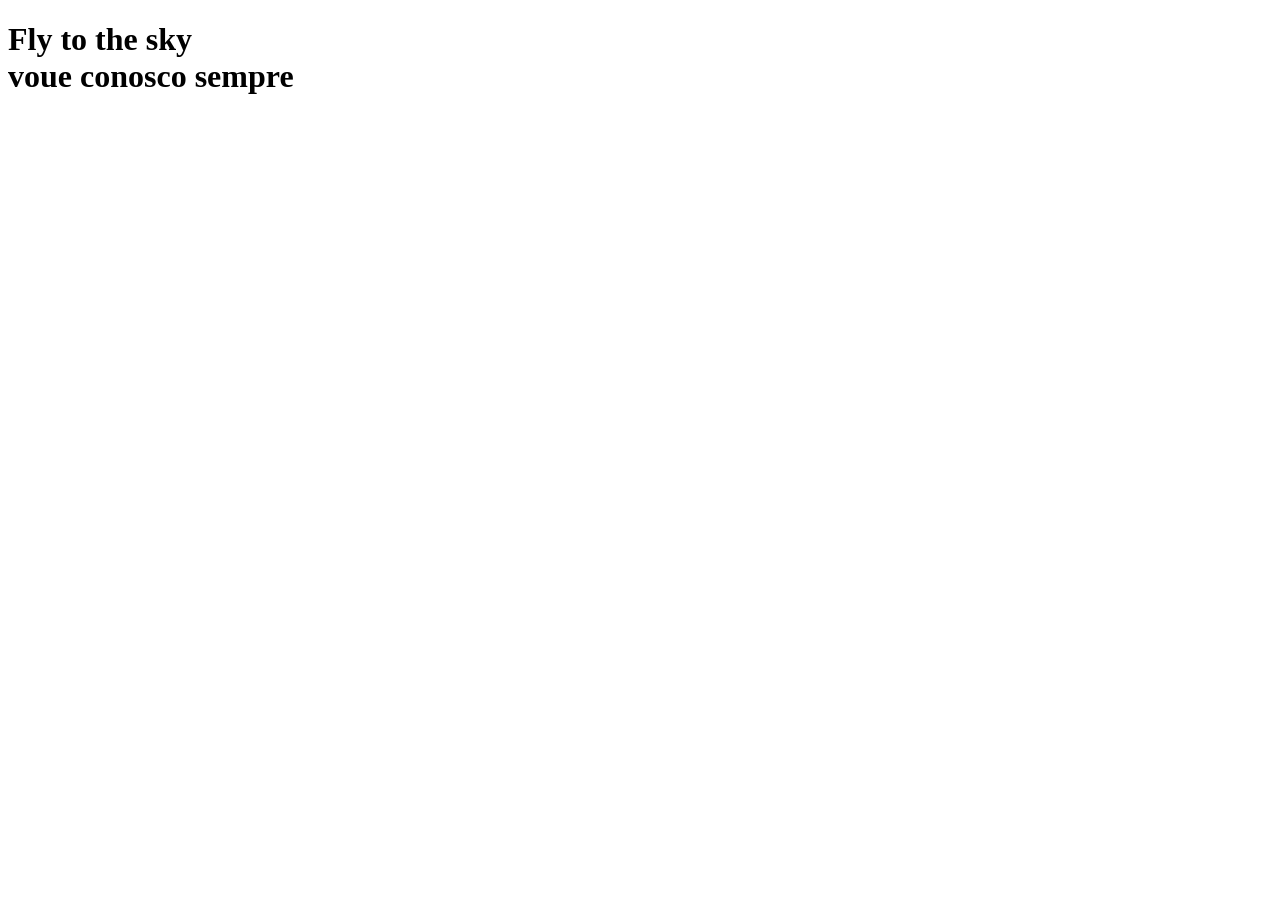
==== index.html @ 6601a558 "Primeira commit - SiteInicio" ====
<!DOCTYPE html>
<html lang="en">
<head>
    <meta charset="UTF-8">
    <meta name="viewport" content="width=device-width, initial-scale=1.0">
    <title>Document</title>
</head>
<body>
    <header>
        <h1>Fly to the sky <br>
        voue conosco sempre</h1>
    </header>
</body>
</html>
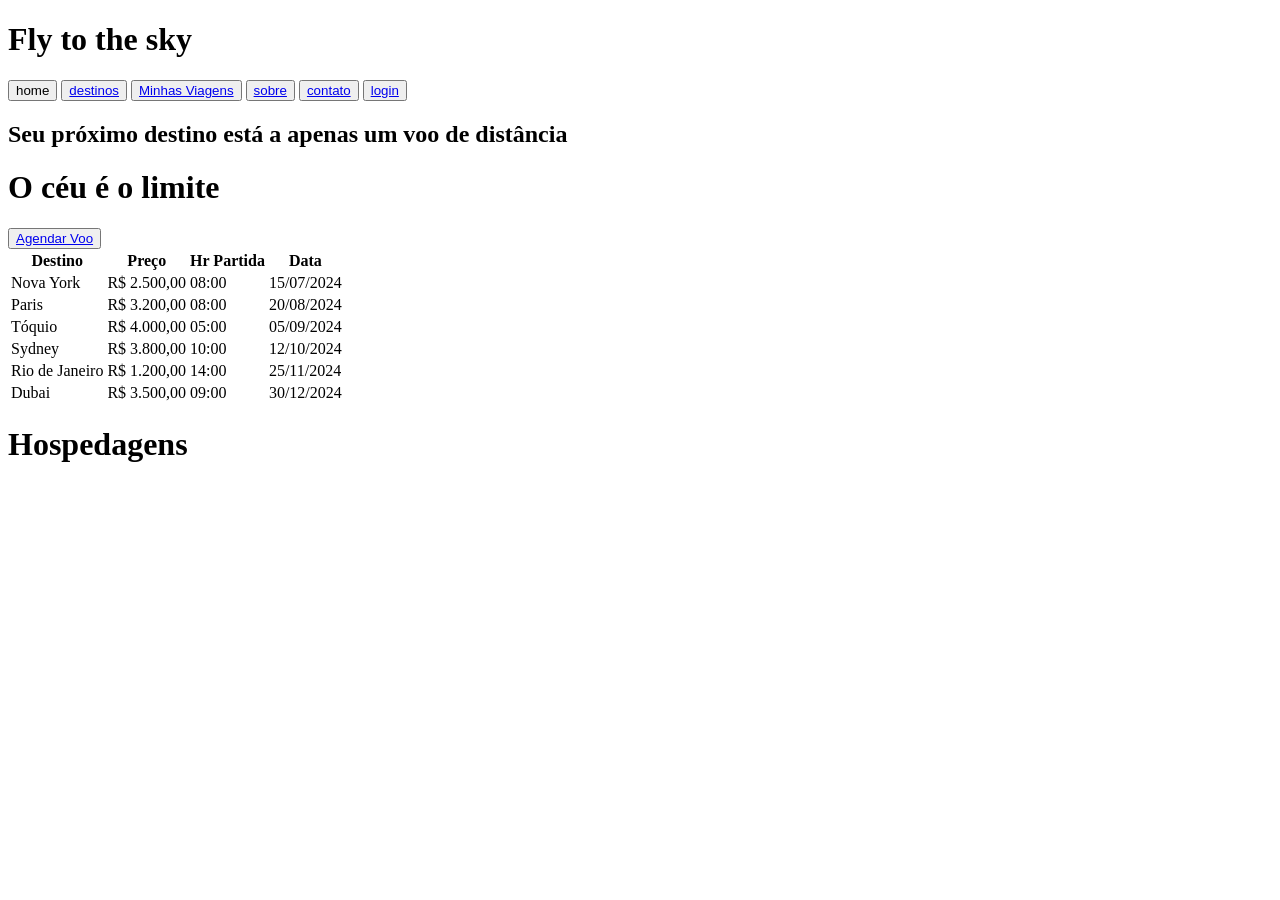
==== commit 4d0f445f: "Preparamento do siteFlyToTheSky" ====
--- a/index.html
+++ b/index.html
@@ -1,14 +1,98 @@
 <!DOCTYPE html>
-<html lang="en">
+<html lang="pt-br">
+
 <head>
     <meta charset="UTF-8">
     <meta name="viewport" content="width=device-width, initial-scale=1.0">
-    <title>Document</title>
+    <title>SiteFlyToTheSky</title>
+
 </head>
+
 <body>
-    <header>
-        <h1>Fly to the sky <br>
-        voue conosco sempre</h1>
+
+    <header class="rodape">
+        <h1 id="Titulo-logo">Fly to the sky</h1>
+            <nav class="navegação">
+             <button><div>home</div></button>
+                <button><a href ="destinos.html">destinos</a></button>
+                <button><a href="Viagens.html">Minhas Viagens</a></button>
+                <button><a href="sobre.html">sobre</a></button>
+                <button><a href="contato.html">contato</a></button>
+                <button><a href="login.html">login</a></button>
+               </nav>
     </header>
+
+     <header class="banner">
+
+        <!-- Add foto de fundo com escuraecimento e colocar o texto por cima, com botão de agendamento de voo -->
+        <!-- <img src="img/aviao.jpg" alt="Imagem de um avião voando sobre as nuvens" class="imagem-banner"> -->
+
+    <div>
+    <h2>Seu próximo destino está a apenas um voo de distância</h2>
+    <h1>O céu é o limite</h1>
+    </div>
+    <nav> 
+        <button><a href="agendar-voo.html">Agendar Voo</a></button>
+    </nav>
+
+    </header>
+
+    <header class="TabelaVoos">
+        <table>
+            <tr>
+                <th>Destino</th>
+                <th>Preço</th>
+                <th>Hr Partida</th>
+                <th>Data</th>
+            </tr>
+            <tr>
+                <td>Nova York</td>
+                <td>R$ 2.500,00</td>
+                <td>08:00</td>
+                <td>15/07/2024</td>
+            </tr>
+            <tr>
+                <td>Paris</td>
+                <td>R$ 3.200,00</td>
+                <td>08:00</td>
+                <td>20/08/2024</td>
+            </tr>
+            <tr>
+                <td>Tóquio</td>
+                <td>R$ 4.000,00</td>
+                <td>05:00</td>
+                <td>05/09/2024</td>
+            </tr>
+            <tr>
+                <td>Sydney</td>
+                <td>R$ 3.800,00</td>
+                <td>10:00</td>
+                <td>12/10/2024</td>
+            </tr>
+            <tr>
+                <td>Rio de Janeiro</td>
+                <td>R$ 1.200,00</td>
+                <td>14:00</td>
+                <td>25/11/2024</td>
+            </tr>
+            <tr>
+                <td>Dubai</td>
+                <td>R$ 3.500,00</td>
+                <td>09:00</td>
+                <td>30/12/2024</td>
+            </tr>
+            </table>
+
+    </header>
+
+    <!-- Add imagens de htesi com preços e botão de agendamento de hospedagem, com link para a pagina de agendamento da hospedagem
+as imagens devem aparecem uma ao lado da outra com uma seta mostrando outras hospedagem -->
+
+    <header class="Hospedagem">
+        <h1>Hospedagens</h1>
+        
+    </header>
+
+        
 </body>
 </html>
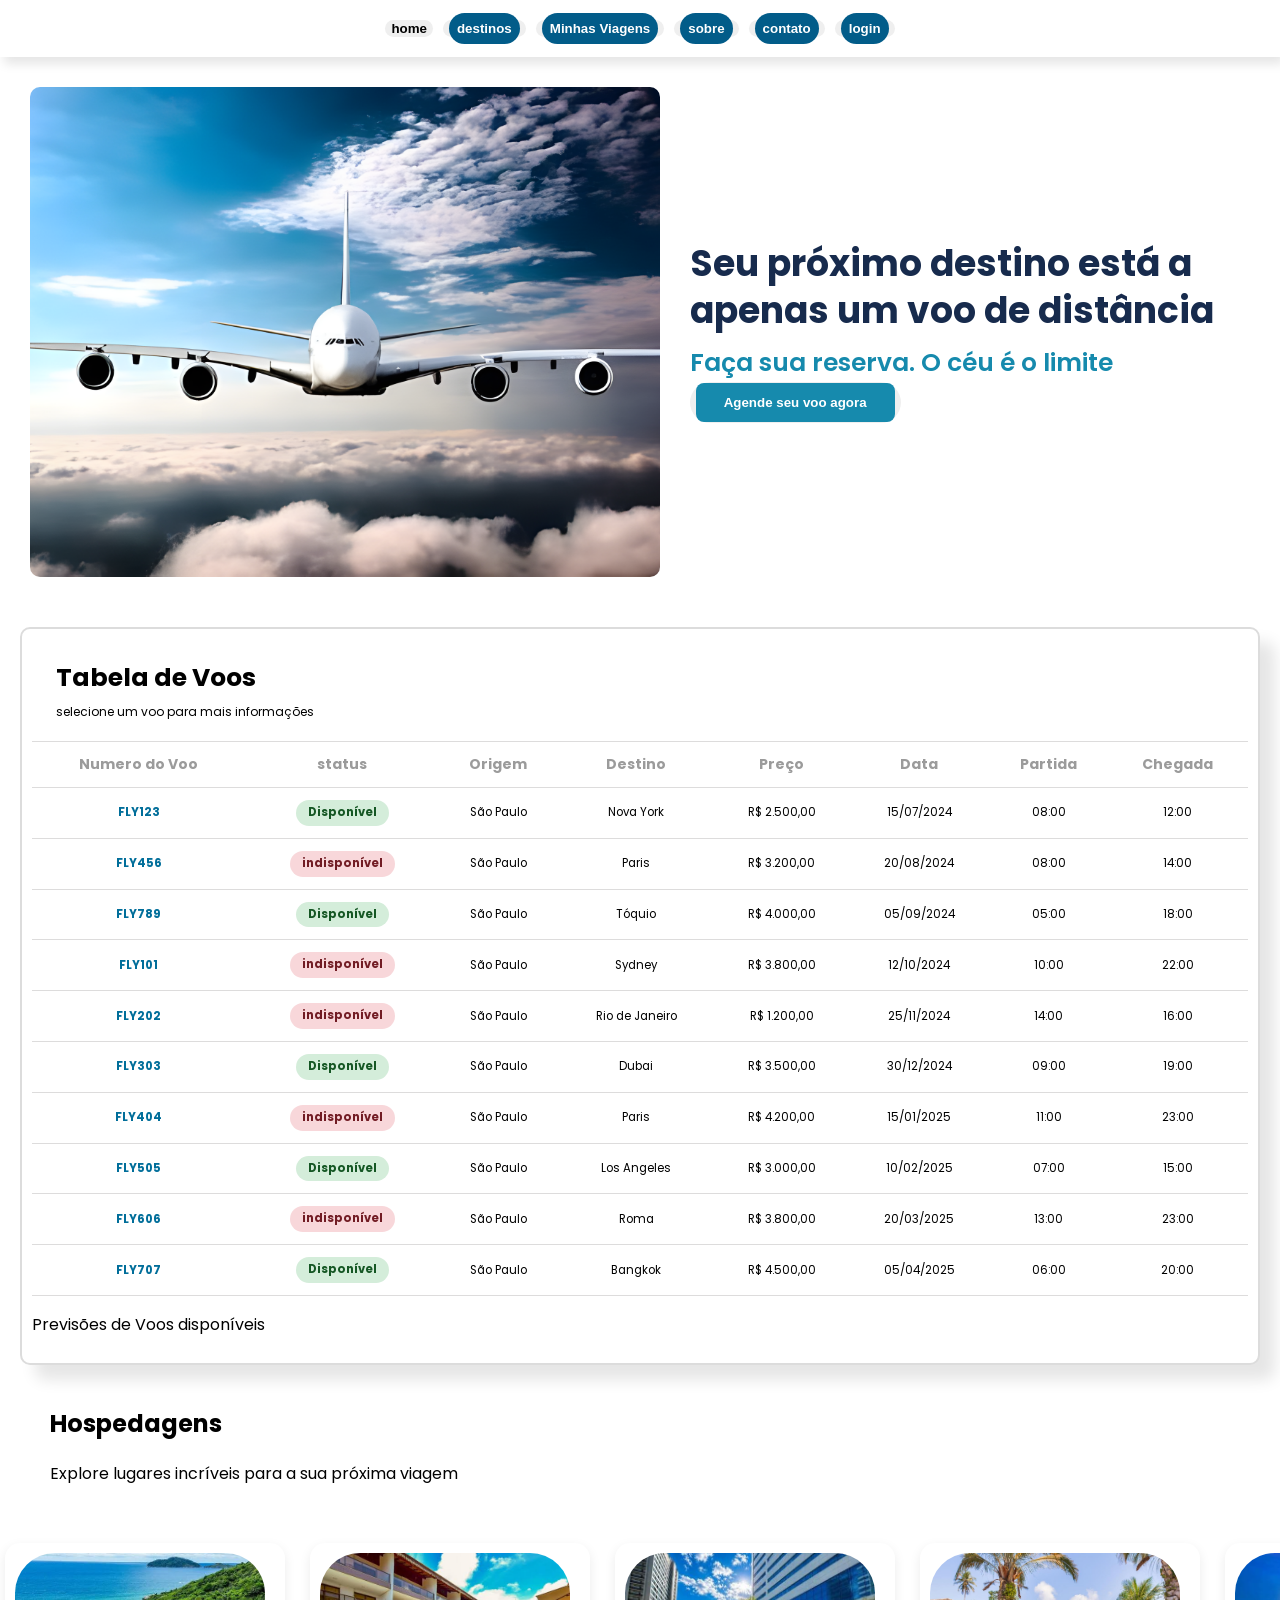
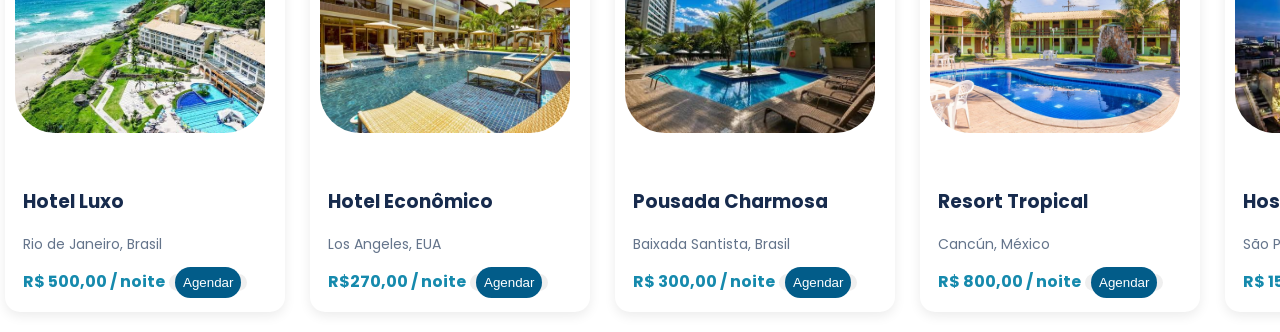
==== commit 7eb1aeb8: "Segunda commit Css" ====
--- a/index.html
+++ b/index.html
@@ -6,93 +6,278 @@
     <meta name="viewport" content="width=device-width, initial-scale=1.0">
     <title>SiteFlyToTheSky</title>
 
+    <link rel="stylesheet" href="Fky.css">
+
+    <style>
+    </style>
+
 </head>
 
 <body>
 
     <header class="rodape">
-        <h1 id="Titulo-logo">Fly to the sky</h1>
-            <nav class="navegação">
-             <button><div>home</div></button>
-                <button><a href ="destinos.html">destinos</a></button>
-                <button><a href="Viagens.html">Minhas Viagens</a></button>
-                <button><a href="sobre.html">sobre</a></button>
-                <button><a href="contato.html">contato</a></button>
-                <button><a href="login.html">login</a></button>
-               </nav>
+        <!-- <h1>Fly to the sky</h1> -->
+        <nav class="navegação">
+            <button>
+                <div><strong>home</strong></div>
+            </button>
+            <button><strong><a href="destinos.html">destinos</a></strong></button>
+            <button><strong><a href="Viagens.html">Minhas Viagens</a></strong></button>
+            <button><strong><a href="sobre.html">sobre</a></strong></button>
+            <button><strong><a href="contato.html">contato</a></strong></button>
+            <button><strong><a href="login.html">login</a></strong></button>
+        </nav>
     </header>
 
-     <header class="banner">
-
-        <!-- Add foto de fundo com escuraecimento e colocar o texto por cima, com botão de agendamento de voo -->
-        <!-- <img src="img/aviao.jpg" alt="Imagem de um avião voando sobre as nuvens" class="imagem-banner"> -->
-
-    <div>
-    <h2>Seu próximo destino está a apenas um voo de distância</h2>
-    <h1>O céu é o limite</h1>
-    </div>
-    <nav> 
-        <button><a href="agendar-voo.html">Agendar Voo</a></button>
-    </nav>
-
-    </header>
-
-    <header class="TabelaVoos">
-        <table>
-            <tr>
-                <th>Destino</th>
-                <th>Preço</th>
-                <th>Hr Partida</th>
-                <th>Data</th>
-            </tr>
-            <tr>
-                <td>Nova York</td>
-                <td>R$ 2.500,00</td>
-                <td>08:00</td>
-                <td>15/07/2024</td>
-            </tr>
-            <tr>
-                <td>Paris</td>
-                <td>R$ 3.200,00</td>
-                <td>08:00</td>
-                <td>20/08/2024</td>
-            </tr>
-            <tr>
-                <td>Tóquio</td>
-                <td>R$ 4.000,00</td>
-                <td>05:00</td>
-                <td>05/09/2024</td>
-            </tr>
-            <tr>
-                <td>Sydney</td>
-                <td>R$ 3.800,00</td>
-                <td>10:00</td>
-                <td>12/10/2024</td>
-            </tr>
-            <tr>
-                <td>Rio de Janeiro</td>
-                <td>R$ 1.200,00</td>
-                <td>14:00</td>
-                <td>25/11/2024</td>
-            </tr>
-            <tr>
-                <td>Dubai</td>
-                <td>R$ 3.500,00</td>
-                <td>09:00</td>
-                <td>30/12/2024</td>
-            </tr>
-            </table>
-
-    </header>
+    <section class="banner">
+        <div class="banner-imagem">
+            <img src="Imgs/banner.png" alt="Banner do site">
+        </div>
+
+
+        <div class="banner-texto">
+            <div class="texto">
+                <h1>Seu próximo destino está a apenas um voo de distância</h1>
+                <h2>Faça sua reserva. </h2>
+                <h2> O céu é o limite </h2>
+
+                <button><a href="agendar-voo.html">Agende seu voo agora</a></button>
+            </div>
+        </div>
+
+
+    </section>
+
+    <section class="TabelaVoos">
+
+        <div class="TabelaInformações">
+
+            <div class="tabela-header">
+                <h1>Tabela de Voos</h1>
+                <p>selecione um voo para mais informações</p>
+            </div>
+
+            <div class="tabela-container">
+
+                <table>
+                    <tr>
+                        <th>Numero do Voo</th>
+                        <th>status</th>
+                        <th>Origem</th>
+                        <th>Destino</th>
+                        <th>Preço</th>
+                        <th>Data</th>
+                        <th>Partida</th>
+                        <th>Chegada</th>
+
+                    </tr>
+                    <tr>
+                        <td class="voo-numero"><strong>FLY123</strong></td>
+                        <td>
+                            <span class="status status-green">Disponível</span>
+                        </td>
+                        <td>São Paulo</td>
+                        <td>Nova York</td>
+                        <td>R$ 2.500,00</td>
+                        <td>15/07/2024</td>
+                        <td>08:00</td>
+                        <td>12:00</td>
+                    </tr>
+                    <tr>
+                        <td class="voo-numero"><strong>FLY456</strong></td>
+                        <td>
+                            <span class="status status-red">indisponível</span>
+                        </td>
+                        <td>São Paulo</td>
+                        <td>Paris</td>
+                        <td>R$ 3.200,00</td>
+                        <td>20/08/2024</td>
+                        <td>08:00</td>
+                        <td>14:00</td>
+                    </tr>
+                    <tr>
+                        <td class="voo-numero"><strong>FLY789</strong></td>
+                        <td>
+                            <span class="status status-green">Disponível</span>
+                        </td>
+                        <td>São Paulo</td>
+                        <td>Tóquio</td>
+                        <td>R$ 4.000,00</td>
+                        <td>05/09/2024</td>
+                        <td>05:00</td>
+                        <td>18:00</td>
+                    </tr>
+                    <tr>
+                        <td class="voo-numero"><strong>FLY101</strong></td>
+                        <td>
+                            <span class="status status-red">indisponível</span>
+                        </td>
+                        <td>São Paulo</td>
+                        <td>Sydney</td>
+                        <td>R$ 3.800,00</td>
+                        <td>12/10/2024</td>
+                        <td>10:00</td>
+                        <td>22:00</td>
+                    </tr>
+                    <tr>
+                        <td class="voo-numero"><strong>FLY202</strong></td>
+                        <td>
+                            <span class="status status-red">indisponível</span>
+                        </td>
+                        <td>São Paulo</td>
+                        <td>Rio de Janeiro</td>
+                        <td>R$ 1.200,00</td>
+                        <td>25/11/2024</td>
+                        <td>14:00</td>
+                        <td>16:00</td>
+                    </tr>
+                    <tr>
+                        <td class="voo-numero"><strong>FLY303</strong></td>
+                        <td>
+                            <span class="status status-green">Disponível</span>
+                        </td>
+                        <td>São Paulo</td>
+                        <td>Dubai</td>
+                        <td>R$ 3.500,00</td>
+                        <td>30/12/2024</td>
+                        <td>09:00</td>
+                        <td>19:00</td>
+                    </tr>
+                    <tr>
+                        <td class="voo-numero"><strong>FLY404</strong></td>
+                        <td>
+                            <span class="status status-red">indisponível</span>
+                        </td>
+                        <td>São Paulo</td>
+                        <td>Paris</td>
+                        <td>R$ 4.200,00</td>
+                        <td>15/01/2025</td>
+                        <td>11:00</td>
+                        <td>23:00</td>
+
+                    </tr>
+                    <tr>
+                        <td class="voo-numero"><strong>FLY505</strong></td>
+                        <td>
+                            <span class="status status-green">Disponível</span>
+                        </td>
+                        <td>São Paulo</td>
+                        <td>Los Angeles</td>
+                        <td>R$ 3.000,00</td>
+                        <td>10/02/2025</td>
+                        <td>07:00</td>
+                        <td>15:00</td>
+                    </tr>
+                    <tr>
+                        <td class="voo-numero"><strong>FLY606</strong></td>
+                        <td>
+                            <span class="status status-red">indisponível</span>
+                        </td>
+                        <td>São Paulo</td>
+                        <td>Roma</td>
+                        <td>R$ 3.800,00</td>
+                        <td>20/03/2025</td>
+                        <td>13:00</td>
+                        <td>23:00</td>
+                    </tr>
+                    <tr>
+                        <td class="voo-numero"><strong>FLY707</strong></td>
+                        <td>
+                            <span class="status status-green">Disponível</span>
+                        </td>
+                        <td>São Paulo</td>
+                        <td>Bangkok</td>
+                        <td>R$ 4.500,00</td>
+                        <td>05/04/2025</td>
+                        <td>06:00</td>
+                        <td>20:00</td>
+                    </tr>
+                </table>
+                <div>
+                    <p>Previsões de Voos disponíveis</p>
+                </div>
+            </div>
+    </section>
 
     <!-- Add imagens de htesi com preços e botão de agendamento de hospedagem, com link para a pagina de agendamento da hospedagem
 as imagens devem aparecem uma ao lado da outra com uma seta mostrando outras hospedagem -->
 
-    <header class="Hospedagem">
-        <h1>Hospedagens</h1>
-        
-    </header>
-
-        
+    <section class="Hospedagem">
+        <div class="hospedagem-header">
+            <h1>Hospedagens</h1>
+            <p> Explore lugares incríveis para a sua próxima viagem</p>
+        </div>
+
+        <div class="carrosel">
+
+            <div class="hotel-card">
+                <img src="Imgs/img-hotal2.jpg" alt="Hotel 1">
+                <div class="hotel-info">
+                    <h3>Hotel Luxo</h3>
+                    <p>Rio de Janeiro, Brasil</p>
+                    <span>R$ 500,00 / noite</span>
+                    <button><a href="agendar-hospedagem.html">Agendar</a></button>
+
+                </div>
+            </div>
+            <div class="hotel-card">
+                <img src="Imgs/img-hotel3.jpg" alt="Hotel 2">
+
+                <div class="hotel-info">
+                    <h3>Hotel Econômico </h3>
+                    <p>Los Angeles, EUA</p>
+                    <span>R$270,00 / noite</span>
+                    <button><a href="agendar-hospedagem.html">Agendar</a></button>
+                </div>
+            </div>
+            <div class="hotel-card">
+                <img src="Imgs/img-hotel4.jpg" alt="Hotel 3">
+
+                <div class="hotel-info">
+                    <h3>Pousada Charmosa</h3>
+                    <p>Baixada Santista, Brasil</p>
+                    <span>R$ 300,00 / noite</span>
+                    <button><a href="agendar-hospedagem.html">Agendar</a></button>
+                </div>
+            </div>
+
+            <div class="hotel-card">
+                <img src="Imgs/img-hotel5.jpg" alt="Hotel 4">
+
+                <div class="hotel-info">
+                    <h3>Resort Tropical</h3>
+                    <p>Cancún, México</p>
+                    <span>R$ 800,00 / noite</span>
+                    <button><a href="agendar-hospedagem.html">Agendar</a></button>
+                </div>
+            </div>
+            <div class="hotel-card">
+                <img src="Imgs/im-hotel 6.jpg" alt="Hotel 5">
+
+                <div class="hotel-info">
+                    <H3>Hostel Aconchegante</H3>
+                    <p>São Paulo, Brasil</p>
+                    <span>R$ 150,00 / noite</span>
+                    <button><a href="agendar-hospedagem.html">Agendar</a></button>
+                </div>
+            </div>
+            <div class="hotel-card">
+                <img src="Imgs/img-hotel7.jpg" alt="Hotel 6">
+
+                <div class="hotel-info">
+                    <h3>Hotel Boutique</h3>
+                    <p>Nova York, EUA</p>
+                    <span> R$ 400,00 / noite</span>
+                    <button><a href="agendar-hospedagem.html">Agendar</a></button>
+                </div>
+            </div>
+        </div>
+    </section>
+
+    <section>
+
+    </section>
+
 </body>
+
 </html>
--- a/Fky.css
+++ b/Fky.css
@@ -0,0 +1,298 @@
+ @import url('https://fonts.googleapis.com/css2?family=Poppins:wght@400;500;600;700;800&display=swap');
+
+ body {
+     font-family: 'Poppins', sans-serif;
+     margin: 0;
+     padding: 0;
+ }
+
+ .rodape {
+
+     background-color: #ffffff;
+     padding: 20px;
+     box-shadow: 4px 7px 10px rgba(0, 0, 0, 0.1);
+     color: #000000;
+     align-items: center;
+     justify-content: center;
+     position: sticky;
+     top: 0;
+ }
+
+ .navegação {
+     display: flex;
+     gap: 10px;
+     justify-content: center;
+     font-size: 6px;
+ }
+
+ .navegação button {
+
+     border: none;
+     border-radius: 20px;
+     cursor: pointer;
+ }
+
+ .navegação a {
+     text-decoration: none;
+     padding: 8px 8px;
+     border-radius: 999px;
+     background-color: #025c89;
+     color: #ffffff;
+ }
+
+
+ .banner {
+     background-color: #ffffff;
+     display: flex;
+     width: 100%;
+     height: 550px;
+ }
+
+ .banner-imagem {
+     margin: 20px;
+     padding: 10px;
+     width: 50%;
+ }
+
+ .banner-imagem img {
+     width: 100%;
+     height: 100%;
+     object-fit: cover;
+     border-radius: 10px;
+ }
+
+ .banner-texto {
+     display: flex;
+     align-items: center;
+     min-height: 450px;
+ }
+
+ .texto {
+     flex-direction: column;
+     gap: 15px;
+     max-width: 600px;
+ }
+
+ .texto h1 {
+     margin: 0;
+     font-size: 36px;
+     font-weight: 700;
+     color: #172B4D;
+     line-height: 1.3;
+     margin-bottom: 10px;
+ }
+
+ .texto h2 {
+     display: contents;
+     margin: 10px 0;
+     font-size: 25px;
+     font-weight: 600;
+     color: #168AAD;
+     margin-bottom: 10px;
+ }
+
+
+
+ .texto a {
+     display: inline-block;
+     background: #168AAD;
+     color: white;
+     padding: 12px 28px;
+     border-radius: 8px;
+     text-decoration: none;
+     font-weight: 600;
+     transition: 0.3s;
+     border: none;
+ }
+
+ .texto a:hover {
+     background: #0e4f62;
+
+ }
+
+ .texto button {
+     cursor: pointer;
+     border-radius: 999px;
+     border: none;
+ }
+
+ .tabelaVoos {
+
+     overflow: hidden;
+     border: 2px solid var(--line);
+     border-radius: 14px;
+     background: var(--surface);
+     box-shadow: var(--shadow);
+ }
+
+ .tabela-header {
+     align-items: center;
+     justify-content: space-between;
+     padding: 20px 24px;
+     border-bottom: 1px solid #dddcdc;
+ }
+
+ .tabela-header h1 {
+     margin: 0;
+     color: rgb(0, 0, 0);
+     font-size: 25px;
+ }
+
+ .tabela-header p {
+     margin: 6px 0 0;
+     color: var(--muted);
+     font-size: 12px;
+ }
+
+ .tabela-container {
+     overflow-x: auto;
+ }
+
+ .tabela-container table {
+     width: 100%;
+     min-width: 1180px;
+     border-collapse: separate;
+     border-spacing: 0;
+     text-align: left;
+ }
+
+ .tabela-container th {
+     padding: 12px 10px;
+     font-size: 14px;
+     color: #9b9b9b;
+     border-bottom: 1px solid #dddcdc;
+     text-align: center;
+ }
+
+ .tabela-container td {
+     padding: 12px 10px;
+     font-size: 11.5px;
+     border-bottom: 1px solid #dddcdc;
+     vertical-align: middle;
+     text-align: center;
+ }
+
+ .voo-numero {
+     font-weight: bold;
+     color: #016e9a;
+ }
+
+ .status {
+     display: inline-flex;
+     align-items: center;
+     justify-content: center;
+     padding: 6px 12px;
+     border-radius: 999px;
+     font-weight: 700;
+     white-space: nowrap;
+     line-height: 1.2;
+ }
+
+ .status-green {
+     background-color: #d4edda;
+     color: #155724;
+ }
+
+ .status-red {
+     background-color: #f8d7da;
+     color: #721c24;
+ }
+
+ .TabelaInformações {
+     margin: 20px;
+     padding: 10px;
+     background-color: #ffffff;
+     border-radius: 10px;
+     box-shadow: 15px 15px 15px rgba(0, 0, 0, 0.1);
+     border: 2px solid #dcdcdc;
+ }
+
+
+ .text-inf {
+     align-items: center;
+     text-align: center;
+     width: 100%;
+     margin: 10px;
+
+ }
+
+ .hospedagem {
+     padding: 60px 40px;
+     background-color: #f4f8fc;
+ }
+
+ .hospedagem-header {
+     padding: 1px 50px;
+     margin-bottom: 30px;
+ }
+
+ .hospedagens-header h1 {
+     color: #172B4D;
+     font-size: 30px;
+ }
+
+ .hospedagens-header p {
+     color: #64748B;
+ }
+
+ .carrosel {
+     display: flex;
+     gap: 25px;
+     overflow-x: auto;
+     padding: 10px 5px 20px;
+     scroll-behavior: smooth;
+ }
+
+ .hotel-card img {
+     border-radius: 40px;
+     margin: 10px;
+     width: 250px;
+     height: 180px;
+     object-fit: cover;
+     text-align: center;
+ }
+
+ .hotel-card {
+     min-width: 280px;
+     background-color: white;
+     border-radius: 15px;
+     overflow: hidden;
+     box-shadow: 0 4px 12px rgba(0, 0, 0, 0.08);
+     transition: transform 0.3s ease;
+ }
+
+ .hotel-card:hover {
+     transform: translateY(-6px);
+ }
+
+ .hotel-info {
+     padding: 18px;
+ }
+
+ .hotel-info h3 {
+     color: #172B4D;
+ }
+
+ .hotel-info p {
+     color: #64748B;
+     font-size: 14px;
+ }
+
+ .hotel-info span {
+     color: #168AAD;
+     font-weight: 700;
+ }
+
+ .hotel-info button {
+     border: none;
+     border-radius: 20px;
+     cursor: pointer;
+ }
+
+ .hotel-info a {
+     text-decoration: none;
+     padding: 8px 8px;
+     border-radius: 999px;
+     background-color: #025c89;
+     color: #ffffff
+ }
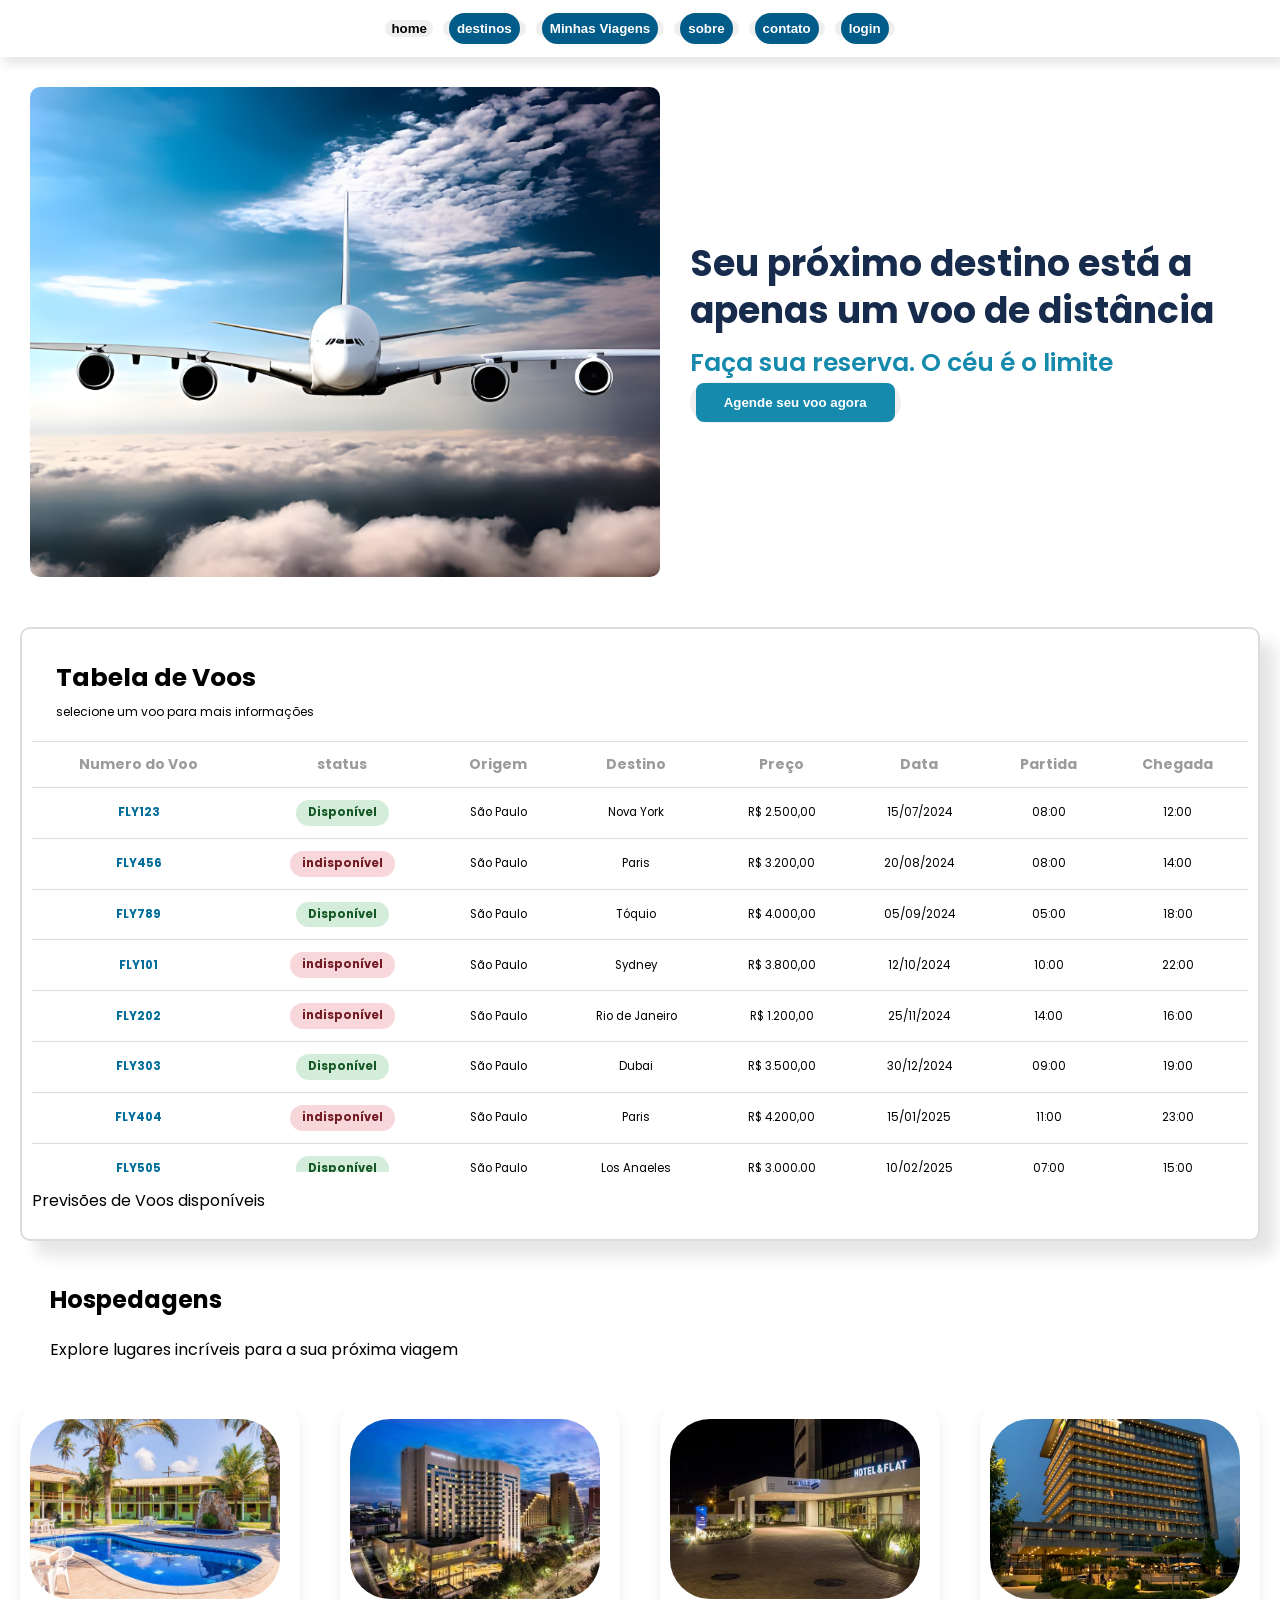
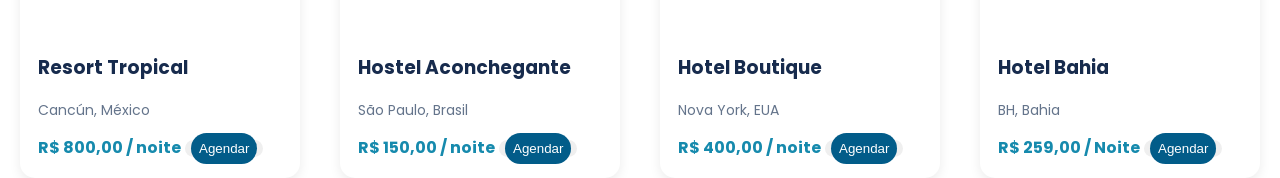
==== commit 50c0ea6e: "miniAjustes" ====
--- a/index.html
+++ b/index.html
@@ -192,11 +192,51 @@
                         <td>06:00</td>
                         <td>20:00</td>
                     </tr>
+                    <tr>
+                        <td class="voo-numero"><strong>FLY505</strong></td>
+                        <td>
+                            <span class="status status-green">Disponível</span>
+                        </td>
+                        <td>São Paulo</td>
+                        <td>Los Angeles</td>
+                        <td>R$ 3.000,00</td>
+                        <td>10/02/2025</td>
+                        <td>07:00</td>
+                        <td>15:00</td>
+                    </tr>
+                     <tr>
+                        <td class="voo-numero"><strong>FLY404</strong></td>
+                        <td>
+                            <span class="status status-red">indisponível</span>
+                        </td>
+                        <td>São Paulo</td>
+                        <td>Paris</td>
+                        <td>R$ 4.200,00</td>
+                        <td>15/01/2025</td>
+                        <td>11:00</td>
+                        <td>23:00</td>
+
+                    </tr> 
+                    <tr>
+                        <td class="voo-numero"><strong>FLY404</strong></td>
+                        <td>
+                            <span class="status status-red">indisponível</span>
+                        </td>
+                        <td>São Paulo</td>
+                        <td>Paris</td>
+                        <td>R$ 4.200,00</td>
+                        <td>15/01/2025</td>
+                        <td>11:00</td>
+                        <td>23:00</td>
+
+                    </tr>
                 </table>
-                <div>
-                    <p>Previsões de Voos disponíveis</p>
-                </div>
-            </div>
+
+            </div>
+            <div>
+                <p>Previsões de Voos disponíveis</p>
+            </div>
+        </div>
     </section>
 
     <!-- Add imagens de htesi com preços e botão de agendamento de hospedagem, com link para a pagina de agendamento da hospedagem
@@ -261,6 +301,7 @@
                     <button><a href="agendar-hospedagem.html">Agendar</a></button>
                 </div>
             </div>
+
             <div class="hotel-card">
                 <img src="Imgs/img-hotel7.jpg" alt="Hotel 6">
 
@@ -271,6 +312,49 @@
                     <button><a href="agendar-hospedagem.html">Agendar</a></button>
                 </div>
             </div>
+
+            <div class="hotel-card">
+                <img src="Imgs/Hotel.jpg" alt="hotel 7">
+                <div class="hotel-info">
+                    <h3>Hotel Bahia</h3>
+                    <p>BH, Bahia</p>
+                    <span>R$ 259,00 / Noite</span>
+                    <button><a href="agendar-hospedagem.html">Agendar</a></button>
+                </div>
+
+            </div>
+
+            <div class="hotel-card">
+                <img src="Imgs/img-hotel7.jpg" alt="Hotel 6">
+
+                <div class="hotel-info">
+                    <h3>Hotel Boutique</h3>
+                    <p>Nova York, EUA</p>
+                    <span> R$ 400,00 / noite</span>
+                    <button><a href="agendar-hospedagem.html">Agendar</a></button>
+                </div>
+            </div>
+            <div class="hotel-card">
+                <img src="Imgs/img-hotel5.jpg" alt="Hotel 4">
+
+                <div class="hotel-info">
+                    <h3>Resort Tropical</h3>
+                    <p>Cancún, México</p>
+                    <span>R$ 800,00 / noite</span>
+                    <button><a href="agendar-hospedagem.html">Agendar</a></button>
+                </div>
+            </div>
+             <div class="hotel-card">
+                <img src="Imgs/img-hotel4.jpg" alt="Hotel 3">
+
+                <div class="hotel-info">
+                    <h3>Pousada Charmosa</h3>
+                    <p>Baixada Santista, Brasil</p>
+                    <span>R$ 300,00 / noite</span>
+                    <button><a href="agendar-hospedagem.html">Agendar</a></button>
+                </div>
+            </div>
+
         </div>
     </section>
 
--- a/Fky.css
+++ b/Fky.css
@@ -145,6 +145,7 @@
  }
 
  .tabela-container {
+     max-height: 430px;
      overflow-x: auto;
  }
 
@@ -236,11 +237,13 @@
  }
 
  .carrosel {
+    justify-content: center;
+    max-width: 100%;
      display: flex;
-     gap: 25px;
+     gap: 40px;
      overflow-x: auto;
-     padding: 10px 5px 20px;
-     scroll-behavior: smooth;
+     flex-shrink: 0;
+     
  }
 
  .hotel-card img {
